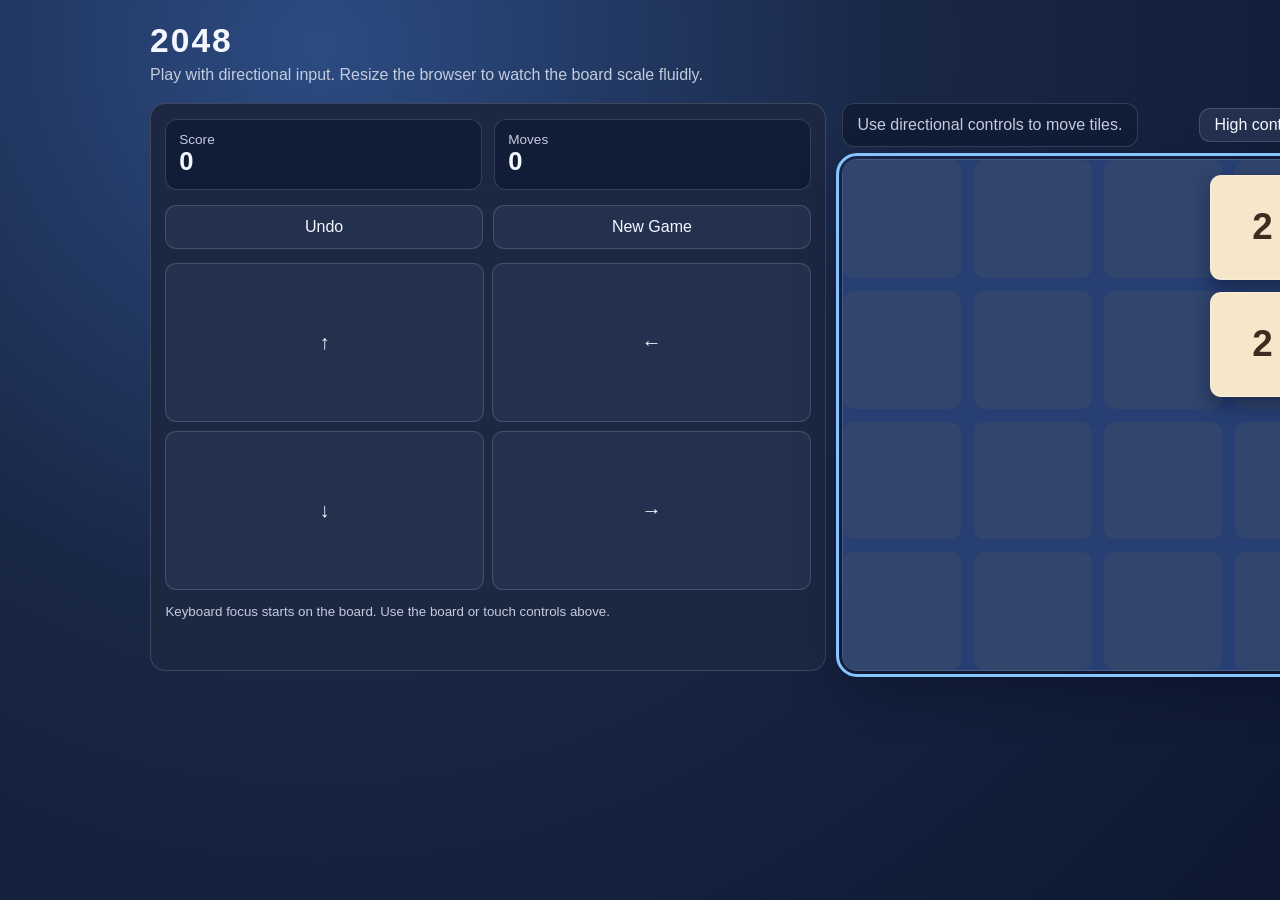
==== Games/2048/index.html @ d17c3078 "Build responsive 2048 board UI shell (el-2nj)" ====
<!doctype html>
<html lang="en">
  <head>
    <meta charset="UTF-8" />
    <meta
      name="viewport"
      content="width=device-width, initial-scale=1.0, user-scalable=no"
    />
    <title>2048 — Responsive Board Shell</title>
    <link rel="stylesheet" href="styles.css" />
  </head>
  <body>
    <main class="page-shell">
      <header class="hero">
        <h1>2048</h1>
        <p>Play with directional input. Resize the browser to watch the board scale fluidly.</p>
      </header>

      <section class="workspace" aria-label="2048 gameplay">
        <div class="board-panel">
          <div class="status-row">
            <p class="status-chip" id="statusText" role="status" aria-live="polite">
              Ready — focus the board and press an arrow key.
            </p>
            <button id="contrastToggle" type="button" class="contrast-btn" aria-pressed="false">
              High contrast: Off
            </button>
          </div>

          <section
            id="gameBoard"
            class="game-board"
            role="grid"
            aria-label="2048 board"
            aria-rowcount="4"
            aria-colcount="4"
            tabindex="0"
          >
            <div class="board-grid" id="boardCells" aria-hidden="true"></div>
            <div class="board-tiles" id="boardTiles" aria-hidden="true"></div>
          </section>
        </div>

        <aside class="stats-panel" aria-label="Game information and controls">
          <div class="stat-row">
            <h2 class="sr-only">Game stats</h2>
            <p>
              <span>Score</span>
              <strong id="scoreValue">0</strong>
            </p>
            <p>
              <span>Moves</span>
              <strong id="moveValue">0</strong>
            </p>
          </div>
          <div class="button-stack">
            <button id="undoButton" type="button" class="action-btn">Undo</button>
            <button id="newGameButton" type="button" class="action-btn">New Game</button>
          </div>

          <p class="sr-only" aria-live="polite" id="ariaStatus">
            Game status.
          </p>

          <div class="control-grid" aria-label="Directional controls">
            <button type="button" class="dir-btn" data-dir="up" aria-label="Move up">↑</button>
            <button type="button" class="dir-btn" data-dir="left" aria-label="Move left">←</button>
            <button type="button" class="dir-btn" data-dir="down" aria-label="Move down">↓</button>
            <button type="button" class="dir-btn" data-dir="right" aria-label="Move right">→</button>
          </div>

          <small class="caption">
            Keyboard focus starts on the board. Use the board or touch controls above.
          </small>
        </aside>
      </section>
    </main>

    <script src="./engine.js"></script>
    <script src="./main.js"></script>
  </body>
</html>
---- Games/2048/styles.css ----
*,
*::before,
*::after {
  box-sizing: border-box;
}

:root {
  --font-ui: "Poppins", "Avenir Next", "Trebuchet MS", sans-serif;
  --surface-1: #101828;
  --surface-2: #1c2742;
  --surface-3: #23314f;
  --surface-board: #273f73;
  --surface-elevated: #111c37;
  --line: rgba(255, 255, 255, 0.15);
  --text-bright: #f4f7ff;
  --text-soft: #c3ccde;
  --focus: #86c5ff;
  --focus-border: rgba(134, 197, 255, 0.7);

  --tile-empty: #31456d;
  --tile-2: #f6e7ca;
  --tile-4: #f5deab;
  --tile-8: #f0b86d;
  --tile-16: #ef9a44;
  --tile-32: #e67f42;
  --tile-64: #e15f2d;
  --tile-128: #dc4f84;
  --tile-256: #b23aa6;
  --tile-512: #7f3ac6;
  --tile-1024: #4b43cb;
  --tile-2048: #2d5fd1;
  --tile-4096: #2f2f6a;
  --tile-text-dark: #3f2b20;
  --tile-text-light: #f4f7ff;

  --bg-gradient: radial-gradient(circle at 25% 5%, #2c4b82 0%, #192746 45%, #0d1730 100%);

  --board-gutter: clamp(0.5rem, 1.7vw, 0.8rem);
  --board-padding: clamp(0.6rem, 1.3vw, 0.9rem);
  --board-size: clamp(17rem, min(92vw, min(92vh, 35rem)), 32rem);
  --tile-size: calc((var(--board-size) - (var(--board-padding) * 2) - (var(--board-gutter) * 5)) / 4);
  --tile-font-size: clamp(1rem, calc(var(--tile-size) * 0.36), 2.3rem);

  --shadow-soft: 0 1.2rem 3rem rgba(4, 11, 30, 0.4);
  --motion-fast: 140ms;
  --motion-medium: 190ms;
}

:root[data-high-contrast="true"] {
  --surface-1: #080b11;
  --surface-2: #0f1017;
  --surface-3: #171a23;
  --surface-board: #0d0f18;
  --surface-elevated: #0a0d17;
  --line: rgba(255, 255, 255, 0.3);
  --text-bright: #ffffff;
  --text-soft: #dde4f5;
  --focus: #f3ff64;
  --focus-border: rgba(243, 255, 100, 0.8);

  --tile-empty: #1f2742;
  --tile-2: #ffffff;
  --tile-4: #c5e0ff;
  --tile-8: #86d0ff;
  --tile-16: #57b4f6;
  --tile-32: #36a4f0;
  --tile-64: #0f8ce6;
  --tile-128: #0b5ec0;
  --tile-256: #114eb3;
  --tile-512: #1f3ca6;
  --tile-1024: #2b2682;
  --tile-2048: #381b5e;
  --tile-4096: #3f112f;
}

html,
body {
  margin: 0;
  min-height: 100%;
}

body {
  color: var(--text-bright);
  font-family: var(--font-ui);
  background: var(--bg-gradient);
  display: grid;
  place-items: center;
  padding: clamp(0.75rem, 2vw, 1.4rem);
}

.page-shell {
  width: min(980px, 100%);
  display: grid;
  gap: clamp(0.8rem, 2vw, 1.2rem);
}

.hero h1 {
  margin: 0;
  font-size: clamp(1.6rem, 4vw, 2.1rem);
  letter-spacing: 0.06em;
}

.hero p {
  margin: 0.35rem 0 0;
  color: var(--text-soft);
}

.workspace {
  width: 100%;
  display: grid;
  gap: 1rem;
}

.board-panel {
  display: grid;
  gap: 0.75rem;
}

.status-row {
  display: flex;
  flex-wrap: wrap;
  align-items: center;
  justify-content: space-between;
  gap: 0.7rem;
}

.status-chip {
  margin: 0;
  min-height: 2.75rem;
  min-width: 14rem;
  display: grid;
  place-items: center start;
  padding: 0.55rem 0.9rem;
  border-radius: 0.75rem;
  color: var(--text-soft);
  background: var(--surface-elevated);
  border: 1px solid var(--line);
}

.contrast-btn,
.action-btn,
.dir-btn {
  appearance: none;
  border: 1px solid var(--line);
  background: var(--surface-3);
  color: var(--text-bright);
  font: inherit;
  border-radius: 0.7rem;
  transition: transform var(--motion-fast) ease, border-color var(--motion-fast) ease;
}

.contrast-btn:focus-visible,
.action-btn:focus-visible,
.dir-btn:focus-visible {
  outline: 3px solid var(--focus);
  outline-offset: 2px;
}

.contrast-btn:hover,
.action-btn:hover,
.dir-btn:hover {
  border-color: var(--focus-border);
  transform: translateY(-1px);
}

.contrast-btn {
  padding: 0.45rem 0.9rem;
}

.game-board {
  position: relative;
  width: var(--board-size);
  max-width: 100%;
  aspect-ratio: 1 / 1;
  padding: var(--board-padding);
  border-radius: 0.95rem;
  background: var(--surface-board);
  box-shadow: var(--shadow-soft);
  border: 1px solid var(--line);
  touch-action: none;
}

.game-board:focus-visible {
  outline: 3px solid var(--focus);
  outline-offset: 3px;
}

.board-grid,
.board-tiles {
  position: absolute;
  inset: 0;
  display: grid;
  grid-template-columns: repeat(4, 1fr);
  grid-template-rows: repeat(4, 1fr);
  gap: var(--board-gutter);
}

.board-grid {
  pointer-events: none;
}

.board-cell {
  border-radius: 0.65rem;
  background: var(--tile-empty);
  border: 1px solid transparent;
}

.tile {
  --text-color: var(--tile-text-dark);
  position: absolute;
  top: calc(var(--row) * (var(--tile-size) + var(--board-gutter)) + var(--board-padding));
  left: calc(var(--col) * (var(--tile-size) + var(--board-gutter)) + var(--board-padding));
  width: var(--tile-size);
  height: var(--tile-size);
  border-radius: 0.7rem;
  display: grid;
  place-items: center;
  font-size: var(--tile-font-size);
  font-weight: 700;
  color: var(--text-color);
  border: 1px solid rgba(255, 255, 255, 0.2);
  transition:
    transform var(--motion-medium) cubic-bezier(0.24, 1.06, 0.39, 1.08),
    top var(--motion-medium) cubic-bezier(0.24, 1.06, 0.39, 1.08),
    left var(--motion-medium) cubic-bezier(0.24, 1.06, 0.39, 1.08);
  box-shadow: inset 0 0 0 1px rgba(255, 255, 255, 0.08), 0 0.5rem 1.2rem rgba(4, 13, 31, 0.42);
  transform-origin: center;
  will-change: transform, top, left;
}

.tile.is-new {
  animation: pop-in var(--motion-medium) cubic-bezier(0.34, 1.56, 0.64, 1);
}

.tile.is-merged {
  animation: pulse var(--motion-fast) ease-out;
}

.tile[data-value="2"] {
  background: var(--tile-2);
}

.tile[data-value="4"] {
  background: var(--tile-4);
}

.tile[data-value="8"] {
  background: var(--tile-8);
  color: var(--text-color);
}

.tile[data-value="16"] {
  background: var(--tile-16);
  color: var(--tile-text-light);
}

.tile[data-value="32"] {
  background: var(--tile-32);
  color: var(--tile-text-light);
}

.tile[data-value="64"] {
  background: var(--tile-64);
  color: var(--tile-text-light);
}

.tile[data-value="128"] {
  background: var(--tile-128);
  color: var(--tile-text-light);
}

.tile[data-value="256"] {
  background: var(--tile-256);
  color: var(--tile-text-light);
}

.tile[data-value="512"] {
  background: var(--tile-512);
  color: var(--tile-text-light);
}

.tile[data-value="1024"] {
  background: var(--tile-1024);
  color: var(--tile-text-light);
}

.tile[data-value="2048"] {
  background: var(--tile-2048);
  color: var(--tile-text-light);
}

.tile[data-value="4096"],
.tile[data-value="8192"],
.tile[data-value="16384"] {
  background: var(--tile-4096);
  color: var(--tile-text-light);
}

.stats-panel {
  background: var(--surface-2);
  border: 1px solid var(--line);
  border-radius: 0.95rem;
  padding: 0.9rem;
  min-height: 100%;
  display: grid;
  gap: 0.9rem;
  align-content: start;
}

.stat-row {
  display: grid;
  grid-template-columns: 1fr 1fr;
  gap: 0.8rem;
}

.stat-row p {
  margin: 0;
  padding: 0.8rem;
  border-radius: 0.75rem;
  background: var(--surface-elevated);
  color: var(--text-soft);
  border: 1px solid var(--line);
}

.stat-row p span {
  display: block;
  font-size: 0.85rem;
}

.stat-row p strong {
  font-size: 1.6rem;
  color: var(--text-bright);
}

.button-stack {
  display: grid;
  grid-template-columns: repeat(2, minmax(0, 1fr));
  gap: 0.65rem;
}

.action-btn {
  padding: 0.75rem 0.65rem;
}

.control-grid {
  display: grid;
  grid-template-columns: repeat(2, minmax(0, 1fr));
  gap: 0.55rem;
  margin-top: auto;
}

.dir-btn {
  width: 100%;
  aspect-ratio: 2 / 1;
  display: grid;
  place-items: center;
  font-size: 1.25rem;
  font-weight: 700;
}

.caption {
  margin: 0;
  color: var(--text-soft);
}

.sr-only {
  border: 0;
  clip: rect(0 0 0 0);
  clip-path: inset(50%);
  height: 1px;
  margin: -1px;
  overflow: hidden;
  padding: 0;
  position: absolute;
  width: 1px;
  white-space: nowrap;
}

@media (min-width: 860px) {
  .workspace {
    grid-template-columns: minmax(300px, 1fr) minmax(250px, 18rem);
    align-items: start;
  }

  .board-panel {
    order: 1;
    justify-self: start;
  }
}

@media (orientation: landscape) and (max-width: 900px) {
  :root {
    --board-size: min(88vh, 32rem);
  }

  .workspace {
    grid-template-columns: 1fr 1fr;
  }
}

@media (max-width: 859px) {
  :root {
    --board-size: clamp(16.8rem, 88vw, 31.5rem);
    --board-padding: 0.55rem;
  }
}

@media (max-width: 430px) {
  :root {
    --board-size: min(88vw, 24.7rem);
    --board-padding: 0.4rem;
    --board-gutter: 0.45rem;
  }

  .dir-btn {
    aspect-ratio: 1.9 / 1;
    font-size: 1.1rem;
  }
}

@keyframes pop-in {
  0% {
    transform: scale(0.85);
  }

  100% {
    transform: scale(1);
  }
}

@keyframes pulse {
  0% {
    transform: scale(1);
  }

  40% {
    transform: scale(1.05);
  }

  100% {
    transform: scale(1);
  }
}
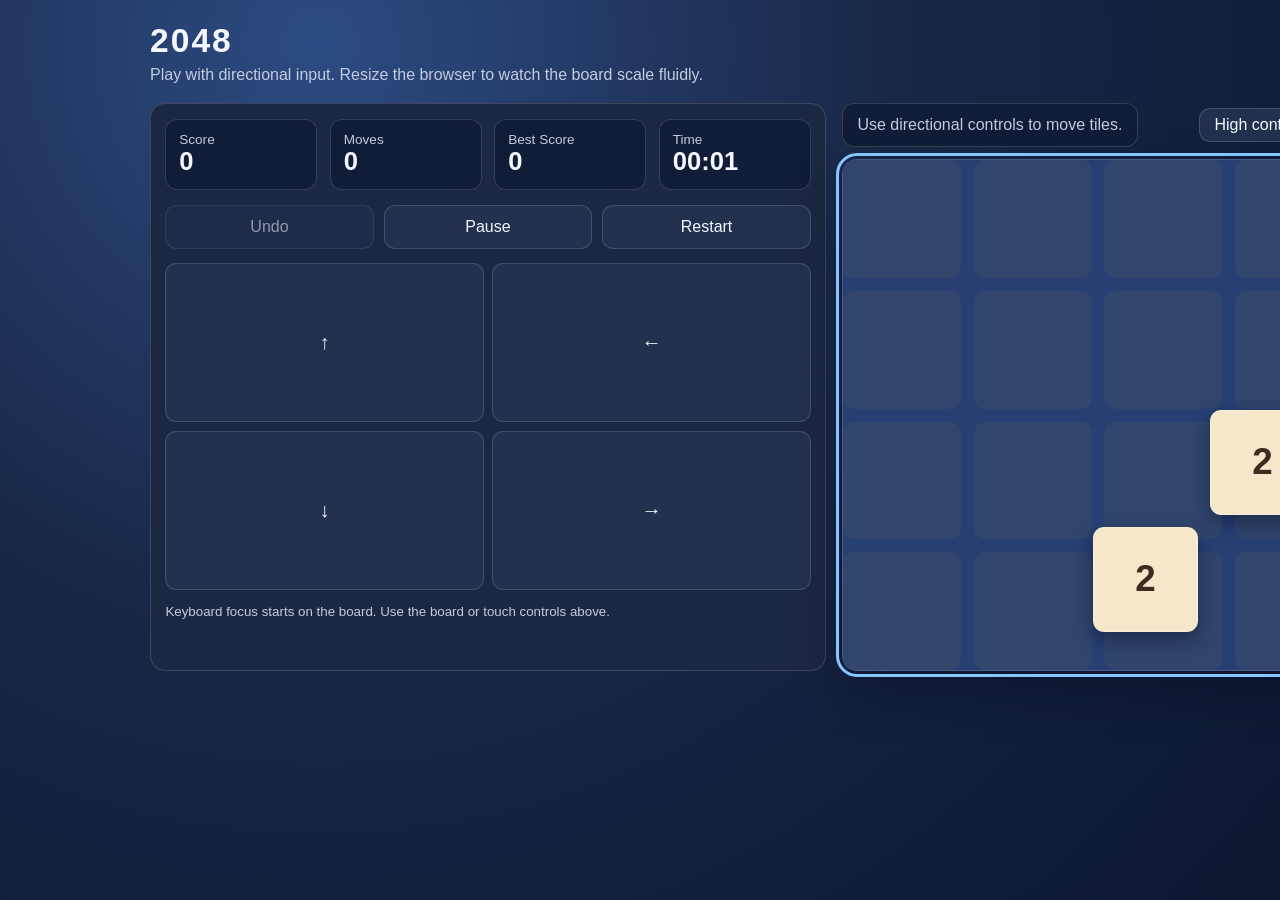
==== commit ca10e369: "feat: add 2048 game state persistence and lifecycle controls" ====
--- a/Games/2048/index.html
+++ b/Games/2048/index.html
@@ -52,10 +52,19 @@
               <span>Moves</span>
               <strong id="moveValue">0</strong>
             </p>
+            <p>
+              <span>Best Score</span>
+              <strong id="highScoreValue">0</strong>
+            </p>
+            <p>
+              <span>Time</span>
+              <strong id="timerValue">00:00</strong>
+            </p>
           </div>
           <div class="button-stack">
             <button id="undoButton" type="button" class="action-btn">Undo</button>
-            <button id="newGameButton" type="button" class="action-btn">New Game</button>
+            <button id="pauseButton" type="button" class="action-btn" aria-pressed="false">Pause</button>
+            <button id="newGameButton" type="button" class="action-btn">Restart</button>
           </div>
 
           <p class="sr-only" aria-live="polite" id="ariaStatus">
--- a/Games/2048/styles.css
+++ b/Games/2048/styles.css
@@ -180,6 +180,10 @@
   touch-action: none;
 }
 
+.game-board.is-paused {
+  opacity: 0.92;
+}
+
 .game-board:focus-visible {
   outline: 3px solid var(--focus);
   outline-offset: 3px;
@@ -309,7 +313,7 @@
 
 .stat-row {
   display: grid;
-  grid-template-columns: 1fr 1fr;
+  grid-template-columns: repeat(auto-fit, minmax(8rem, 1fr));
   gap: 0.8rem;
 }
 
@@ -334,12 +338,17 @@
 
 .button-stack {
   display: grid;
-  grid-template-columns: repeat(2, minmax(0, 1fr));
+  grid-template-columns: repeat(3, minmax(0, 1fr));
   gap: 0.65rem;
 }
 
 .action-btn {
   padding: 0.75rem 0.65rem;
+}
+
+.action-btn:disabled {
+  opacity: 0.55;
+  pointer-events: none;
 }
 
 .control-grid {
